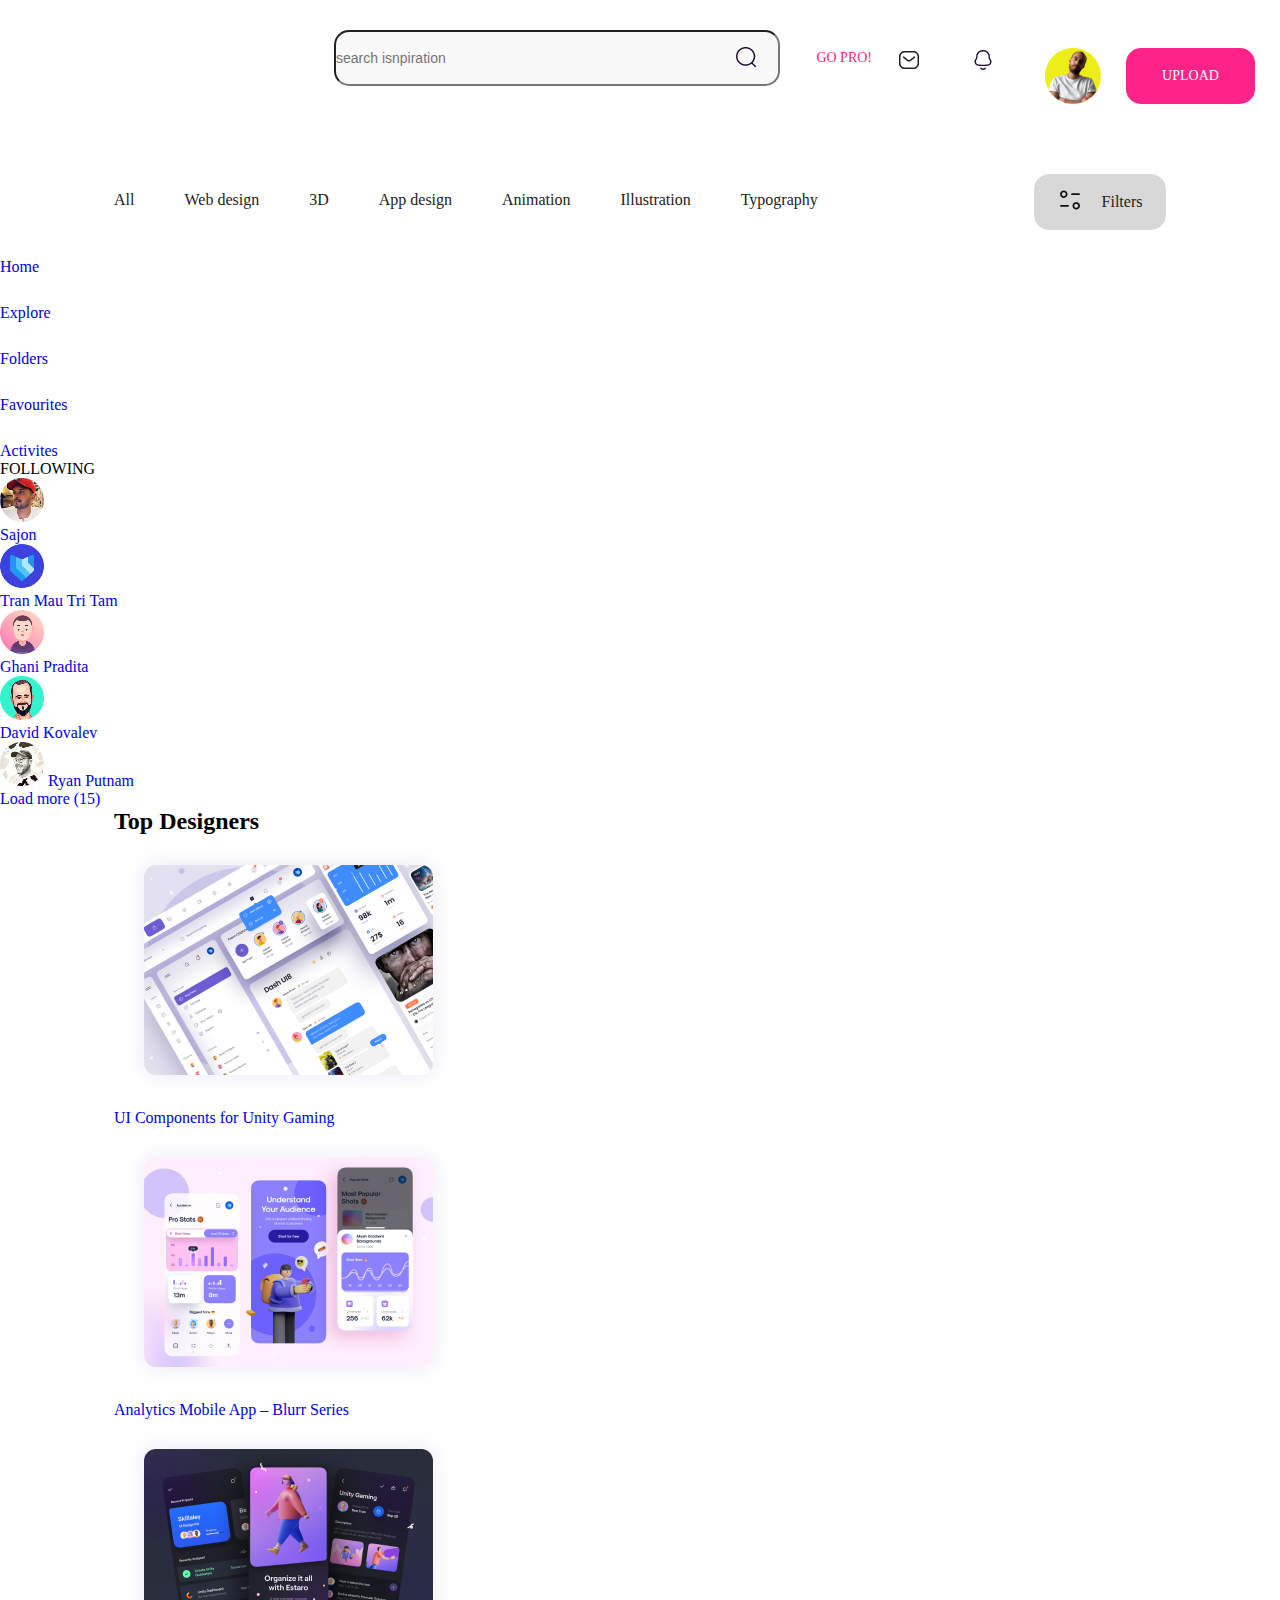
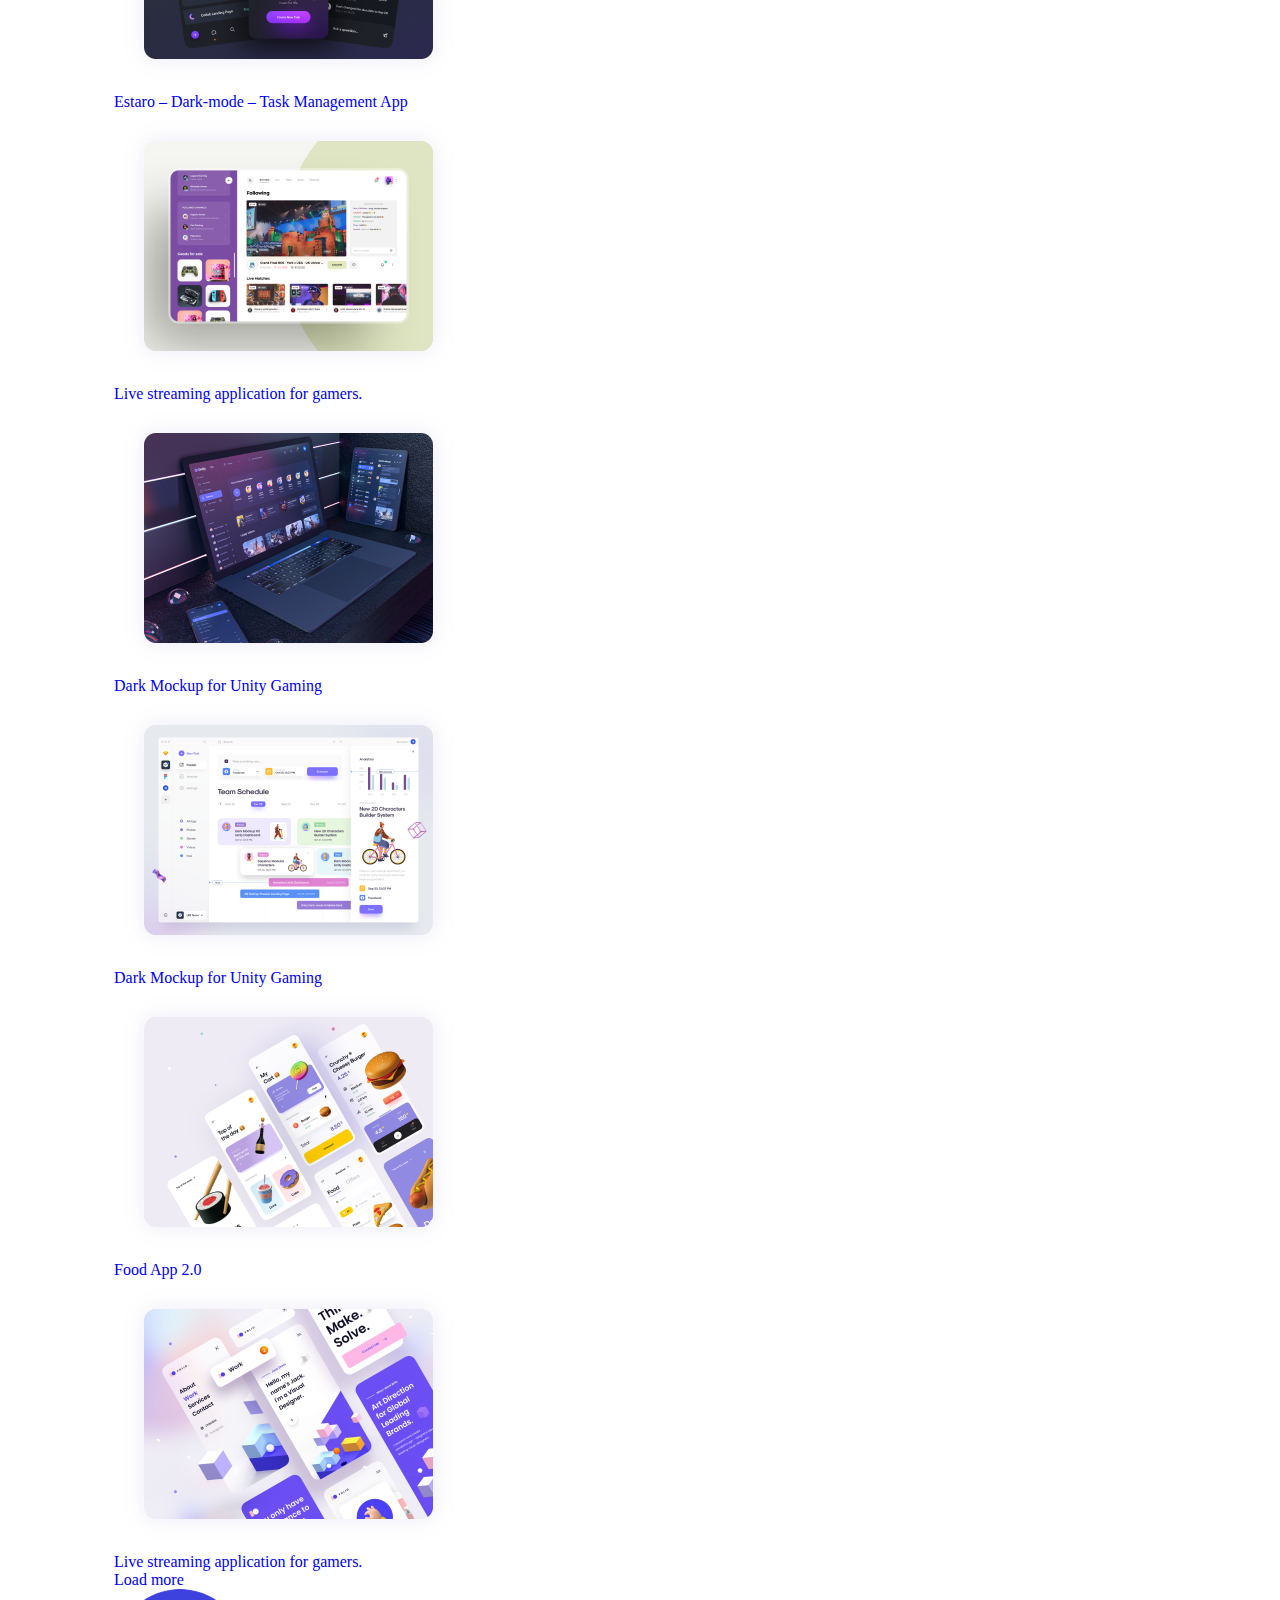
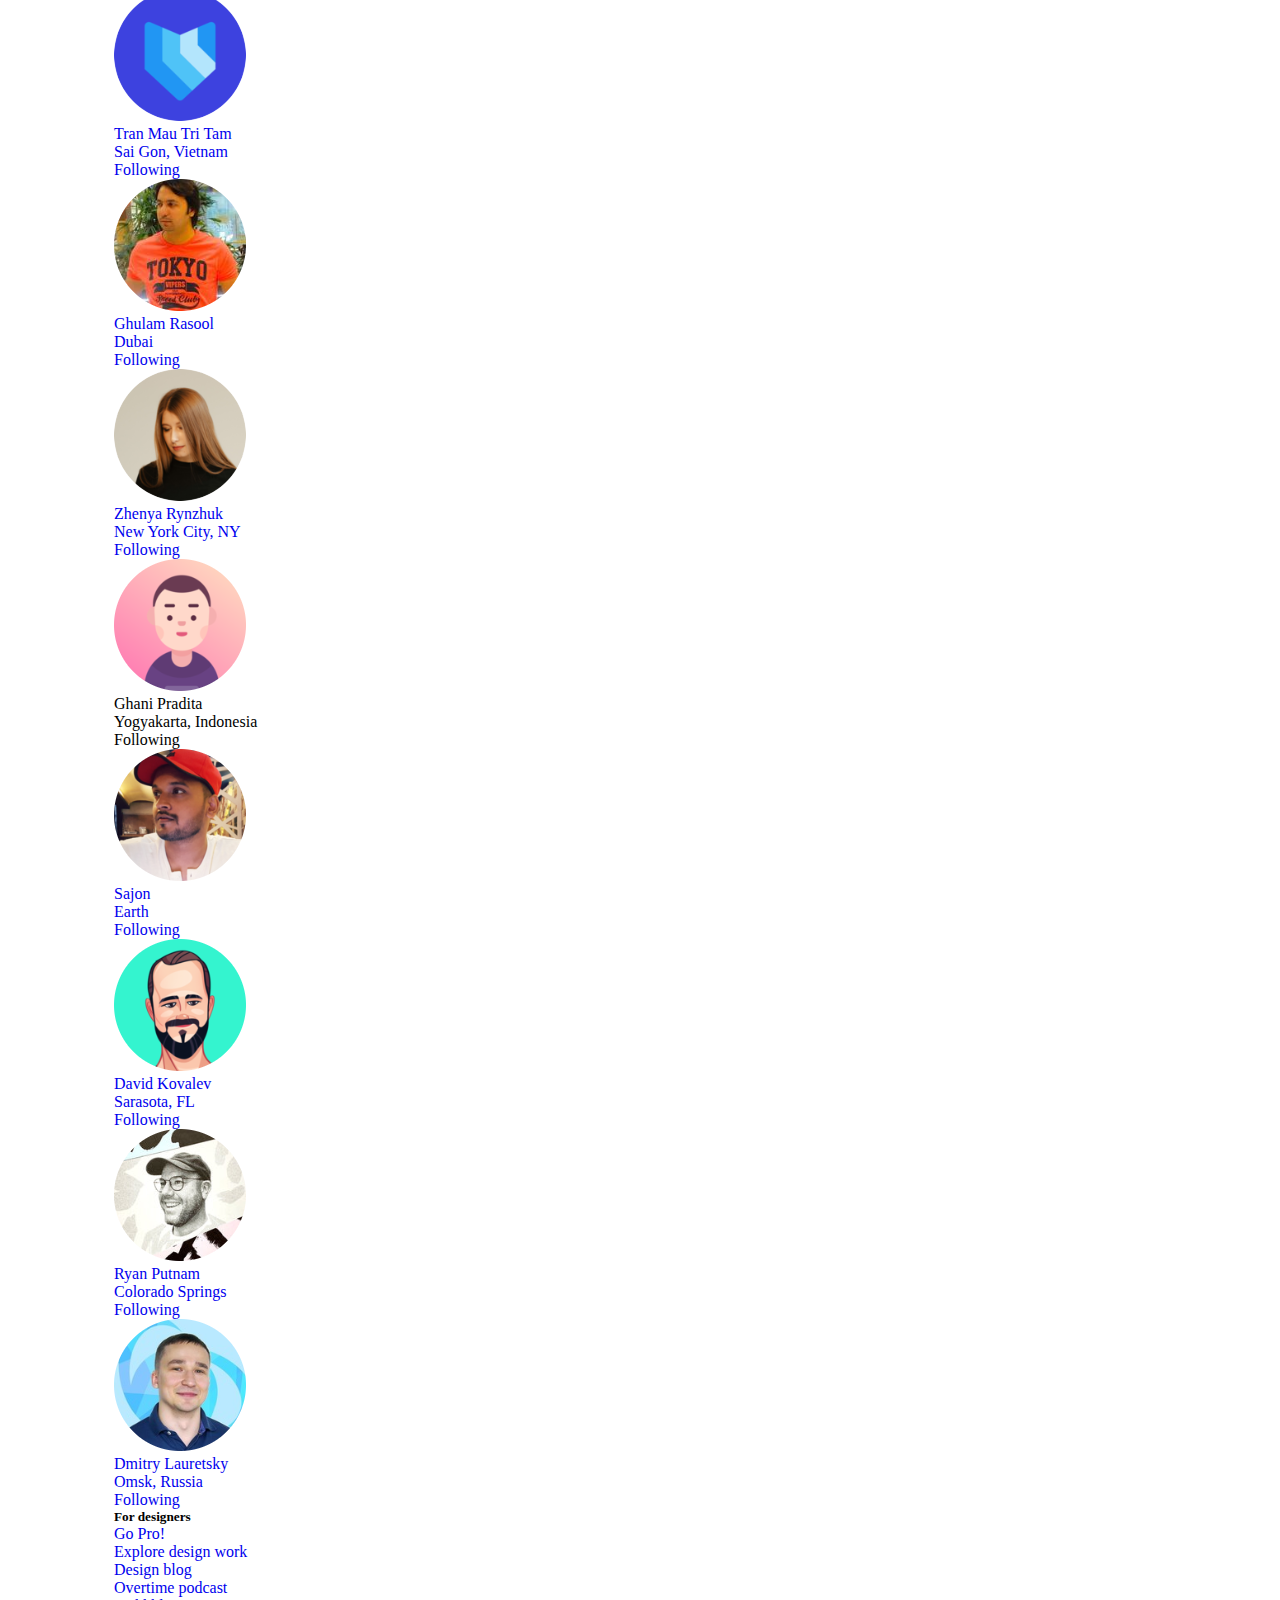
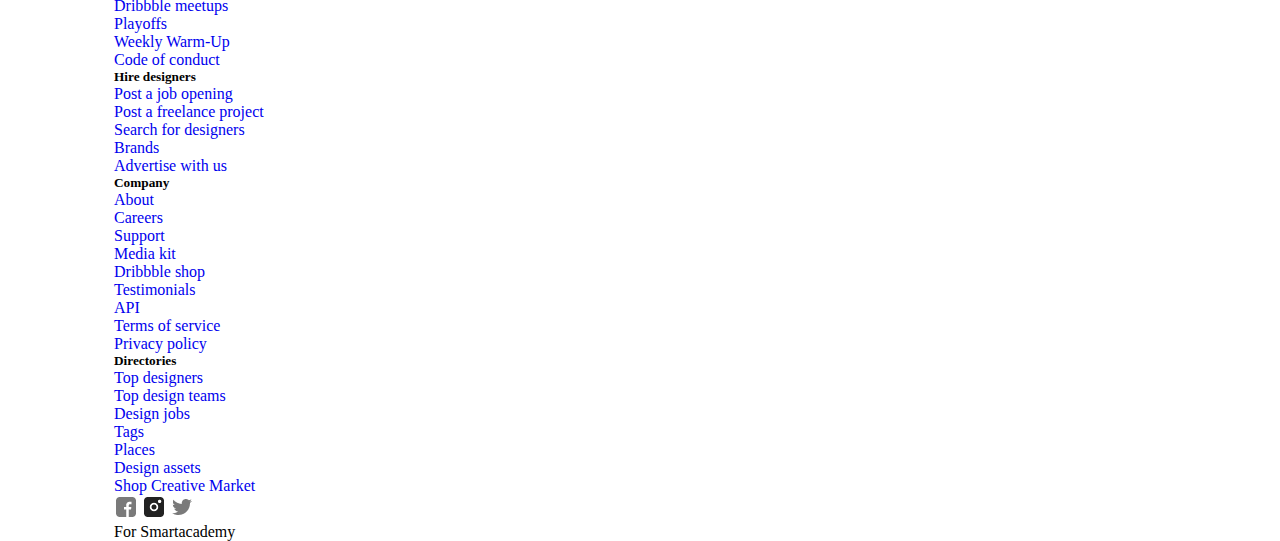
==== index.html @ 41b3dc1f "add head, meta tags, styles, body and header" ====
<!DOCTYPE html>
<html lang="en">
  <head>
    <meta charset="UTF-8" />
    <meta http-equiv="X-UA-Compatible" content="IE=edge" />
    <meta name="viewport" content="width=device-width, initial-scale=1.0" />
    <link rel="stylesheet" href="css/font.css" />
    <link rel="stylesheet" href="css/style.css" />
    <!-- google meta tags -->
    <meta name="description" content="mid-term project" />
    <meta name="keywords" content="HTML, CSS, " />
    <meta name="author" content="Tina Kakhberidze" />
    <!-- facebook meta tags -->
    <meta
      property="og:url"
      content="https://tinakakhberidze.github.io/mid-term/"
    />
    <meta property="og:type" content="project" />
    <meta property="og:title" content="mid-term" />
    <meta property="og:description" content="mid-term project" />
    <meta
      property="og:image"
      content="https://tinakakhberidze.github.io/mid-term/"
    />

    <title>design.today</title>
  </head>
  <body>
    <header>
      <div class="input-user">
        <div class="header-first-group">
          <div class="logo">
            <a href="#">
              <img src="img/design.today.png" alt="logo" />
            </a>
          </div>
          <div class="lines">
            <a href="#">
              <img src="img/Group 7.png" alt="lines" />
            </a>
          </div>
          <div class="input-search">
            <div class="input">
              <form action="" method="">
                <input type="text" placeholder="search isnpiration " />
              </form>
            </div>
            <div class="search">
              <img src="img/Component 9 – 2.png" alt="search-button" />
            </div>
          </div>
        </div>
        <div class="user-group">
          <div class="go-pro">
            <a href="#"> GO PRO!</a>
          </div>
          <div class="email-bell">
            <a href="#">
              <img src="img/Component 11 – 2.png" alt="email" />
            </a>
          </div>
          <div class="email-bell">
            <a href="#">
              <img src="img/Component 7 – 2.png" alt="bell" />
            </a>
          </div>
          <div class="user">
            <a href="#">
              <img src="img/Group 33.png" alt="avatar" />
            </a>
          </div>
          <div class="upload">
            <a href="#">UPLOAD</a>
          </div>
        </div>
      </div>
      <div class="container">
        <div class="list-filters">
          <div class="list">
            <div>
              <ul>
                <li>
                  <a href="#">All</a>
                </li>
              </ul>
            </div>
            <div>
              <ul>
                <li>
                  <a href="#">Web design</a>
                </li>
              </ul>
            </div>
            <div>
              <ul>
                <li>
                  <a href="#">3D</a>
                </li>
              </ul>
            </div>
            <div>
              <ul>
                <li>
                  <a href="#">App design</a>
                </li>
              </ul>
            </div>
            <div>
              <ul>
                <li>
                  <a href="#">Animation</a>
                </li>
              </ul>
            </div>
            <div>
              <ul>
                <li>
                  <a href="#">Illustration</a>
                </li>
              </ul>
            </div>
            <div>
              <ul>
                <li>
                  <a href="#">Typography</a>
                </li>
              </ul>
            </div>
          </div>
          <div class="filters">
            <a href="#"><img src="img/Group 18.png" alt="icon" /></a>
            <a href="#"><p>Filters</p></a>
          </div>
        </div>
      </div>
    </header>
    <aside>
      <div>
        <div class="home">
          <div>
            <a href="#">
              <img src="img/Component 5 – 2.png" alt="image" />
              <p>Home</p>
            </a>
          </div>
          <div>
            <a href="#"
              ><img src="img/Component 3 – 2.png" alt="image" />
              <p>Explore</p></a
            >
          </div>
          <div>
            <a href="#">
              <img src="img/Component 4 – 2.png" alt="" />
              <p>Folders</p>
            </a>
          </div>
          <div>
            <a href="#"
              ><img src="img/Component 8 – 2.png" alt="" />
              <p>Favourites</p></a
            >
          </div>
          <div>
            <a href="#"
              ><img src="img/Component 1 – 2.png" alt="" />
              <p>Activites</p></a
            >
          </div>
          <div class="following">
            <div>
              <p>FOLLOWING</p>
            </div>
            <div>
              <a href="#">
                <img src="img/Rectangle 40.png" alt="avatar" />
                <p>Sajon</p>
              </a>
            </div>
            <div>
              <a href="#">
                <img src="img/Rectangle 41.png" alt="avatar" />
                <p>Tran Mau Tri Tam</p>
              </a>
            </div>
            <div>
              <a href="#">
                <img src="img/Rectangle 42.png" alt="avatar" />
                <p>Ghani Pradita</p>
              </a>
            </div>
            <div>
              <a href="#">
                <img src="img/Rectangle 43.png" alt="avatar" />
                <p>David Kovalev</p>
              </a>
            </div>
            <div>
              <a href="#">
                <img src="img/Rectangle 44.png" alt="avatar" />
                <span>Ryan Putnam</span>
              </a>
            </div>
            <div>
              <a href="#"><span>Load more (15)</span></a>
            </div>
          </div>
        </div>
      </div>
    </aside>
    <section>
      <div class="container">
        <div class="top-designers">
          <h2>Top Designers</h2>
        </div>
        <div class="section-group-one">
          <div>
            <a href="#">
              <img src="img/Rectangle 45.png" alt="image" />
              <p>UI Components for Unity Gaming</p>
            </a>
          </div>
          <div>
            <a href="#">
              <img src="img/Rectangle 46.png" alt="image" />
              <p>Analytics Mobile App – Blurr Series</p>
            </a>
          </div>
          <div>
            <a href="#">
              <img src="img/Rectangle 47.png" alt="image" />
              <p>Estaro – Dark-mode – Task Management App</p>
            </a>
          </div>
          <div>
            <a href="#">
              <img src="img/Rectangle 48.png" alt="image" />
              <p>Live streaming application for gamers.</p>
            </a>
          </div>
          <div>
            <a href="#">
              <img src="img/Rectangle 49.png" alt="image" />
              <p>Dark Mockup for Unity Gaming</p>
            </a>
          </div>
          <div>
            <a href="#">
              <img src="img/Rectangle 50 (2).png" alt="image" />
              <p>Dark Mockup for Unity Gaming</p>
            </a>
          </div>
          <div>
            <a href="#">
              <img src="img/Rectangle 51.png" alt="image" />
              <p>Food App 2.0</p>
            </a>
          </div>
          <div>
            <a href="#">
              <img src="img/Rectangle 52.png" alt="image" />
              <p>Live streaming application for gamers.</p>
            </a>
          </div>
          <div>
            <a href="#">
              <span>Load more</span>
            </a>
          </div>
        </div>
      </div>
    </section>
    <section>
      <div class="container">
        <div class="section-group-two">
          <div>
            <a href="#">
              <img src="img/Rectangle 65.png" alt="avatar" />
              <p class="name">Tran Mau Tri Tam</p>
              <p class="city">Sai Gon, Vietnam</p>
              <span class="following"> Following</span>
            </a>
          </div>
          <div>
            <a href="#">
              <img src="img/Rectangle 69.png" alt="avatar" />
              <p class="name">Ghulam Rasool</p>
              <p class="city">Dubai</p>
              <span class="following">Following</span>
            </a>
          </div>
          <div>
            <a href="#">
              <img src="img/Rectangle 66.png" alt="avatar" />
              <p class="name">Zhenya Rynzhuk</p>
              <p class="city">New York City, NY</p>
              <span class="following">Following</span>
            </a>
          </div>
          <div>
            <img src="img/Rectangle 70.png" alt="avatar" />
            <p class="name">Ghani Pradita</p>
            <p class="city">Yogyakarta, Indonesia</p>
            <span class="following">Following </span>
          </div>
          <div>
            <a href="#">
              <img src="img/Rectangle 67.png" alt="avatar" />
              <p class="name">Sajon</p>
              <p class="city">Earth</p>
              <span class="following">Following</span>
            </a>
          </div>
          <div>
            <a href="#">
              <img src="img/Rectangle 71.png" alt="avatar" />
              <p class="name">David Kovalev</p>
              <p class="city">Sarasota, FL</p>
              <span class="following">Following</span>
            </a>
          </div>
          <div>
            <a href="#">
              <img src="img/Rectangle 68.png" alt="avatar" />
              <p class="name">Ryan Putnam</p>
              <p class="city">Colorado Springs</p>
              <span class="following">Following</span>
            </a>
          </div>
          <div>
            <a href="#">
              <img src="img/Rectangle 72.png" alt="avatar" />
              <p class="name">Dmitry Lauretsky</p>
              <p class="city">Omsk, Russia</p>
              <span class="following">Following</span>
            </a>
          </div>
        </div>
      </div>
    </section>
    <footer>
      <div class="container">
        <div class="first-column">
          <div class="for-designers">
            <h5>For designers</h5>
          </div>
          <div>
            <a href="#">
              <p>Go Pro!</p>
            </a>
            <a href="#">
              <p>Explore design work</p>
            </a>
            <a href="#">
              <p>Design blog</p>
            </a>
            <a href="#">
              <p>Overtime podcast</p>
            </a>
            <a href="#">
              <p>Dribbble meetups</p>
            </a>
            <a href="#">
              <p>Playoffs</p>
            </a>
            <a href="#">
              <p>Weekly Warm-Up</p>
            </a>
            <a href="#">
              <p>Code of conduct</p>
            </a>
          </div>
        </div>
        <div class="second-column">
          <div class="hire-designers">
            <h5>Hire designers</h5>
          </div>
          <div>
            <a href="#">
              <p>Post a job opening</p>
            </a>
            <a href="#">
              <p>Post a freelance project</p>
            </a>
            <a href="#">
              <p>Search for designers</p>
            </a>
            <a href="#">
              <p>Brands</p>
            </a>
            <a href="#">
              <p>Advertise with us</p>
            </a>
          </div>
        </div>
        <div class="third-column">
          <div class="company">
            <h5>Company</h5>
          </div>
          <div>
            <a href="#">
              <p>About</p>
            </a>
            <a href="#">
              <p>Careers</p>
            </a>
            <a href="#">
              <p>Support</p>
            </a>
            <a href="#">
              <p>Media kit</p>
            </a>
            <a href="#">
              <p>Dribbble shop</p>
            </a>
            <a href="#">
              <p>Testimonials</p>
            </a>
            <a href="#">
              <p>API</p>
            </a>
            <a href="#">
              <p>Terms of service</p>
            </a>
            <a href="#">
              <p>Privacy policy</p>
            </a>
          </div>
        </div>
        <div class="fourth-column">
          <div class="Directories">
            <h5>Directories</h5>
          </div>
          <div>
            <a href="#"> <p>Top designers</p></a>
            <a href="#"><p>Top design teams</p> </a>
            <a href="#">
              <p>Design jobs</p>
            </a>
            <a href="#">
              <p>Tags</p>
            </a>
            <a href="#">
              <p>Places</p>
            </a>
            <a href="#">
              <p>Design assets</p>
            </a>
            <a href="#">
              <p>Shop Creative Market</p>
            </a>
          </div>
        </div>
        <div class="social-buttons">
          <a href="#">
            <img src="img/Component 12 – 2.png" alt="" />
          </a>
          <a href="#">
            <img src="img/Component 13 – 2.png" alt="" />
          </a>
          <a href="#">
            <img src="img/Component 14 – 2.png" alt="" />
          </a>
        </div>
        <div>
          <span>For Smartacademy</span>
        </div>
      </div>
    </footer>
  </body>
</html>
---- css/style.css ----
* {
  margin: 0;
  padding: 0;
  box-sizing: border-box;
}
a {
  text-decoration: none;
}
ul,
ol {
  list-style: none;
}
.container {
  max-width: 1052px;
  width: 100%;
  margin: 0 auto;
}
body {
  background-color: white;
}
.input-user {
  display: flex;
  justify-content: space-between;
}
.header-first-group {
  display: flex;
  margin-left: 20px;
}
.logo {
  margin-top: 40px;

  width: 146px;
  height: 32px;
}
.lines {
  margin-top: 50px;
  width: 26px;
  height: 11px;
  margin-left: 87px;
  margin-right: 55px;
}

.input-search {
  display: flex;
  justify-content: space-between;
}
.input {
  position: relative;
  margin-top: 30px;
}
input {
  width: 446px;
  height: 56px;
  border-radius: 15px;
  background-color: #f8f8f8;
  font-size: 14px;
  color: #111111;
}
.search {
  position: absolute;
  margin-top: 45px;
  margin-left: 400px;
}
.user-group {
  display: flex;
  margin-top: 48px;
  margin-right: 25px;
}
.email-bell {
  width: 24px;
  height: 24px;
  margin-left: 25px;
  margin-right: 25px;
}
.user {
  width: 56px;
  height: 56px;
  margin-left: 25px;
  margin-right: 25px;
}
.go-pro a {
  font-size: 14px;
  width: 55px;
  height: 19px;
  color: #ff2288;
}
.upload {
  display: flex;
  justify-content: center;
  align-items: center;
  width: 129px;
  height: 56px;
  border-radius: 15px;
  background-color: #ff2288;
}
.upload a {
  color: #ffffff;
  font-size: 14px;
  text-align: center;
}
.list-filters {
  display: flex;
  justify-content: space-between;
}

.list {
  display: flex;
  margin-top: 87px;
}

.list a {
  margin-right: 50px;
  color: #222222;
  font-size: 16px;
}
.filters {
  display: flex;
  justify-content: center;
  align-items: center;
  margin-top: 70px;
  width: 132px;
  height: 56px;
  background-color: #d8d8d8;
  border: 1px solid #d8d8d8;
  border-radius: 15px;
}
.filters img {
  margin-right: 20px;
}
.filters img a {
  width: 24px;
  height: 24px;
}
.filters a {
  color: #222222;
  font-size: 16px;
}
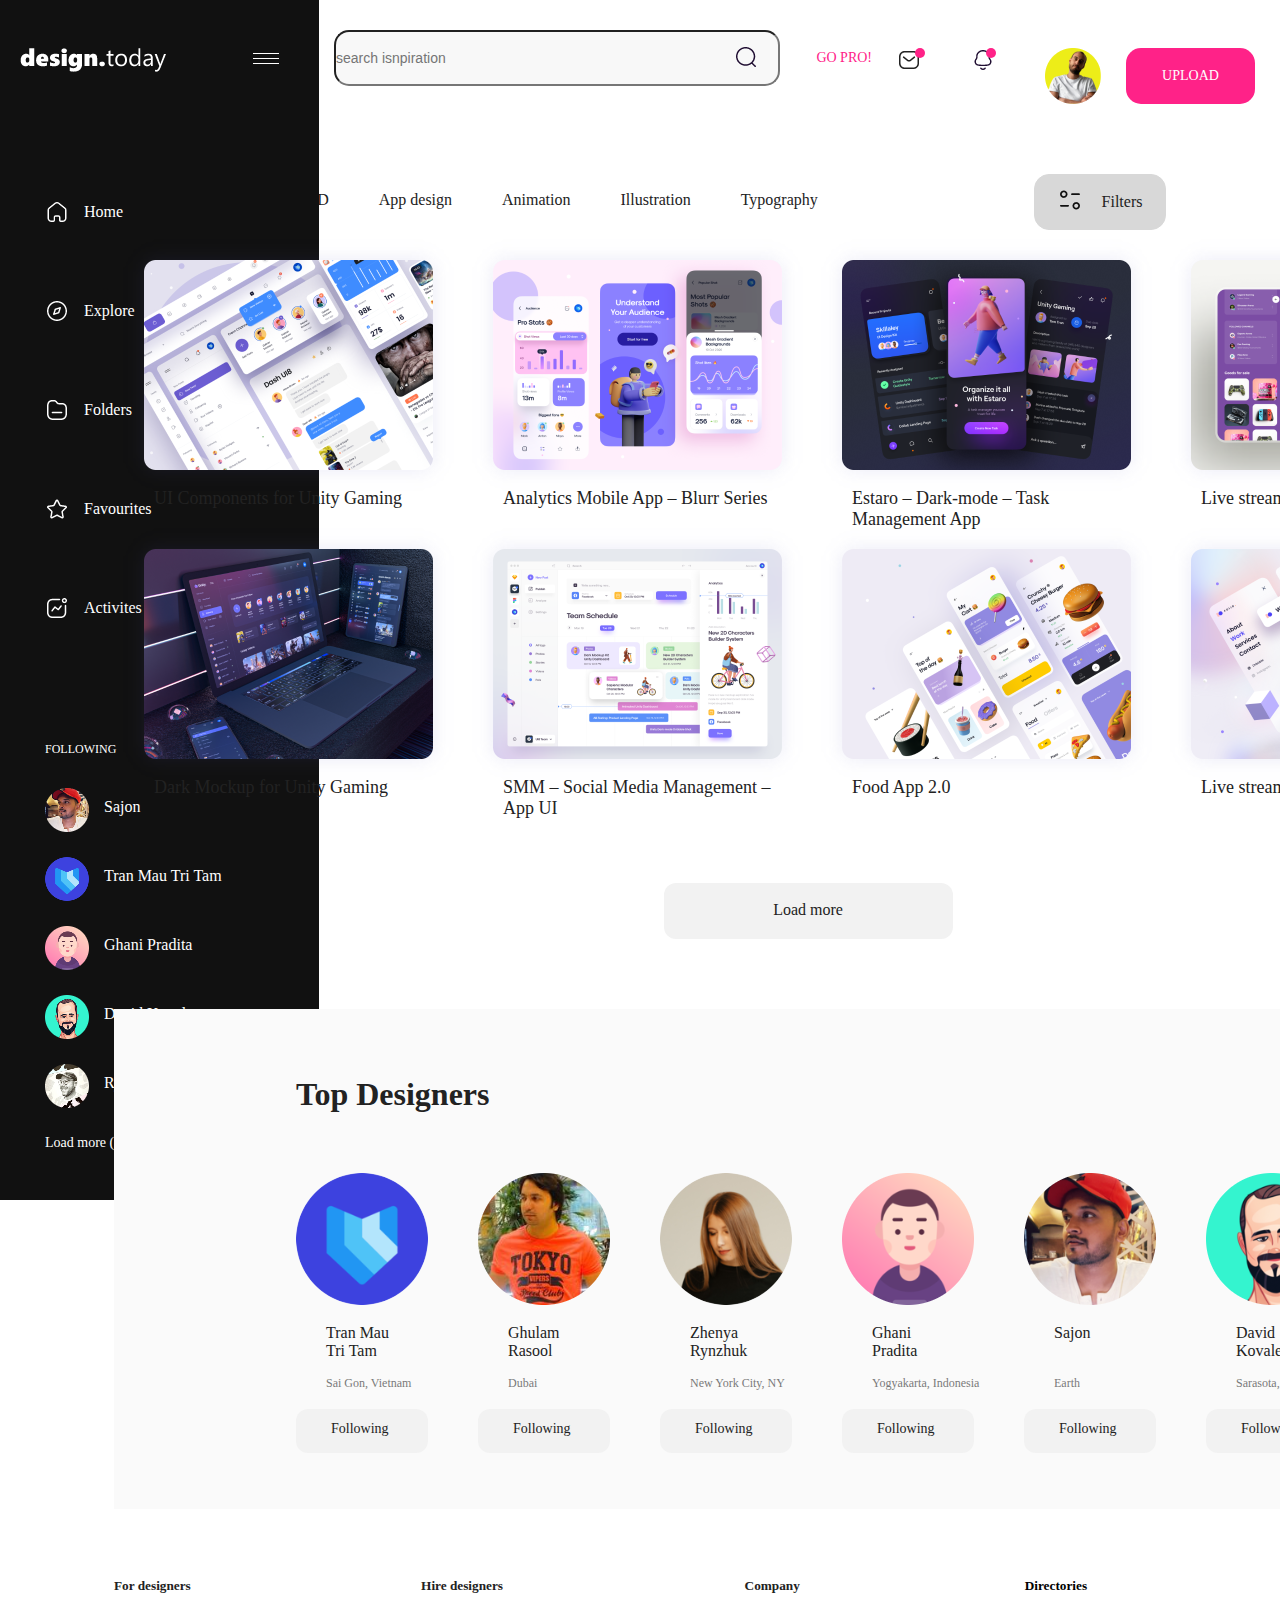
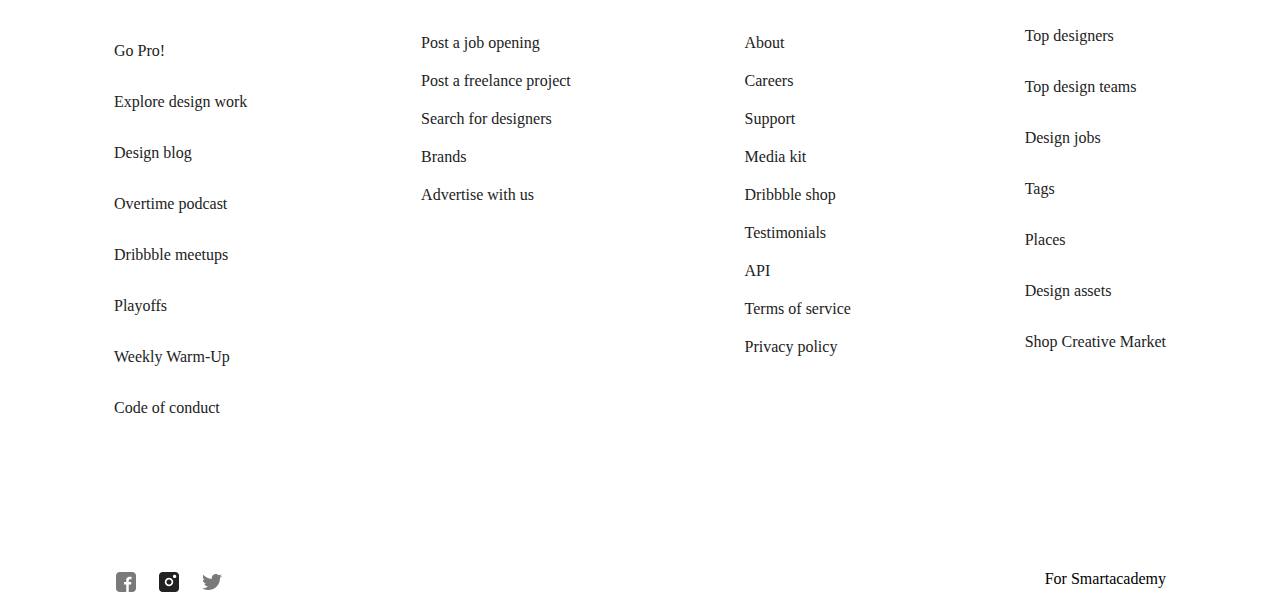
==== commit 3e51d4c7: "add  sections and footer" ====
--- a/index.html
+++ b/index.html
@@ -58,11 +58,13 @@
             <a href="#">
               <img src="img/Component 11 – 2.png" alt="email" />
             </a>
+            <div class="circle-one"></div>
           </div>
           <div class="email-bell">
             <a href="#">
               <img src="img/Component 7 – 2.png" alt="bell" />
             </a>
+            <div class="circle-two"></div>
           </div>
           <div class="user">
             <a href="#">
@@ -137,72 +139,74 @@
     <aside>
       <div>
         <div class="home">
-          <div>
-            <a href="#">
+          <div class="home-button">
+            <a class="home-first" href="#">
               <img src="img/Component 5 – 2.png" alt="image" />
               <p>Home</p>
             </a>
           </div>
           <div>
-            <a href="#"
+            <a class="home-first" href="#"
               ><img src="img/Component 3 – 2.png" alt="image" />
               <p>Explore</p></a
             >
           </div>
           <div>
-            <a href="#">
+            <a class="home-first" href="#">
               <img src="img/Component 4 – 2.png" alt="" />
               <p>Folders</p>
             </a>
           </div>
           <div>
-            <a href="#"
+            <a class="home-first" href="#"
               ><img src="img/Component 8 – 2.png" alt="" />
               <p>Favourites</p></a
             >
           </div>
           <div>
-            <a href="#"
+            <a class="home-first" href="#"
               ><img src="img/Component 1 – 2.png" alt="" />
               <p>Activites</p></a
             >
           </div>
           <div class="following">
-            <div>
+            <div class="follow-button">
               <p>FOLLOWING</p>
             </div>
-            <div>
-              <a href="#">
+            <div class="follow-avatar">
+              <a class="hom-second" href="#">
                 <img src="img/Rectangle 40.png" alt="avatar" />
                 <p>Sajon</p>
               </a>
             </div>
             <div>
-              <a href="#">
+              <a class="hom-second" href="#">
                 <img src="img/Rectangle 41.png" alt="avatar" />
                 <p>Tran Mau Tri Tam</p>
               </a>
             </div>
             <div>
-              <a href="#">
+              <a class="hom-second" href="#">
                 <img src="img/Rectangle 42.png" alt="avatar" />
                 <p>Ghani Pradita</p>
               </a>
             </div>
             <div>
-              <a href="#">
+              <a class="hom-second" href="#">
                 <img src="img/Rectangle 43.png" alt="avatar" />
                 <p>David Kovalev</p>
               </a>
             </div>
             <div>
-              <a href="#">
+              <a class="hom-second" href="#">
                 <img src="img/Rectangle 44.png" alt="avatar" />
-                <span>Ryan Putnam</span>
-              </a>
-            </div>
-            <div>
-              <a href="#"><span>Load more (15)</span></a>
+                <p>Ryan Putnam</p>
+              </a>
+            </div>
+            <div class="load-more">
+              <a href="#">
+                <span>Load more (15)</span>
+              </a>
             </div>
           </div>
         </div>
@@ -210,60 +214,57 @@
     </aside>
     <section>
       <div class="container">
-        <div class="top-designers">
-          <h2>Top Designers</h2>
-        </div>
         <div class="section-group-one">
           <div>
-            <a href="#">
+            <a class="box" href="#">
               <img src="img/Rectangle 45.png" alt="image" />
-              <p>UI Components for Unity Gaming</p>
-            </a>
-          </div>
-          <div>
-            <a href="#">
+              <p class="child">UI Components for Unity Gaming</p>
+            </a>
+          </div>
+          <div>
+            <a class="box" href="#">
               <img src="img/Rectangle 46.png" alt="image" />
-              <p>Analytics Mobile App – Blurr Series</p>
-            </a>
-          </div>
-          <div>
-            <a href="#">
+              <p class="child">Analytics Mobile App – Blurr Series</p>
+            </a>
+          </div>
+          <div>
+            <a class="box" href="#">
               <img src="img/Rectangle 47.png" alt="image" />
-              <p>Estaro – Dark-mode – Task Management App</p>
-            </a>
-          </div>
-          <div>
-            <a href="#">
+              <p class="child">Estaro – Dark-mode – Task Management App</p>
+            </a>
+          </div>
+          <div>
+            <a class="box" href="#">
               <img src="img/Rectangle 48.png" alt="image" />
-              <p>Live streaming application for gamers.</p>
-            </a>
-          </div>
-          <div>
-            <a href="#">
+              <p class="child">Live streaming application for gamers.</p>
+            </a>
+          </div>
+          <div>
+            <a class="box" href="#">
               <img src="img/Rectangle 49.png" alt="image" />
-              <p>Dark Mockup for Unity Gaming</p>
-            </a>
-          </div>
-          <div>
-            <a href="#">
+              <p class="child">Dark Mockup for Unity Gaming</p>
+            </a>
+          </div>
+          <div>
+            <a class="box" href="#">
               <img src="img/Rectangle 50 (2).png" alt="image" />
-              <p>Dark Mockup for Unity Gaming</p>
-            </a>
-          </div>
-          <div>
-            <a href="#">
+              <p class="child">SMM – Social Media Management – App UI</p>
+            </a>
+          </div>
+          <div>
+            <a class="box" href="#">
               <img src="img/Rectangle 51.png" alt="image" />
-              <p>Food App 2.0</p>
-            </a>
-          </div>
-          <div>
-            <a href="#">
+              <p class="child">Food App 2.0</p>
+            </a>
+          </div>
+          <div>
+            <a class="box" href="#">
               <img src="img/Rectangle 52.png" alt="image" />
-              <p>Live streaming application for gamers.</p>
-            </a>
-          </div>
-          <div>
-            <a href="#">
+              <p class="child">Live streaming application for gamers.</p>
+            </a>
+          </div>
+          <div class="load2">
+            <a class="load-child" href="#">
               <span>Load more</span>
             </a>
           </div>
@@ -272,198 +273,225 @@
     </section>
     <section>
       <div class="container">
-        <div class="section-group-two">
-          <div>
-            <a href="#">
-              <img src="img/Rectangle 65.png" alt="avatar" />
-              <p class="name">Tran Mau Tri Tam</p>
-              <p class="city">Sai Gon, Vietnam</p>
-              <span class="following"> Following</span>
-            </a>
-          </div>
-          <div>
-            <a href="#">
-              <img src="img/Rectangle 69.png" alt="avatar" />
-              <p class="name">Ghulam Rasool</p>
-              <p class="city">Dubai</p>
-              <span class="following">Following</span>
-            </a>
-          </div>
-          <div>
-            <a href="#">
-              <img src="img/Rectangle 66.png" alt="avatar" />
-              <p class="name">Zhenya Rynzhuk</p>
-              <p class="city">New York City, NY</p>
-              <span class="following">Following</span>
-            </a>
-          </div>
-          <div>
-            <img src="img/Rectangle 70.png" alt="avatar" />
-            <p class="name">Ghani Pradita</p>
-            <p class="city">Yogyakarta, Indonesia</p>
-            <span class="following">Following </span>
-          </div>
-          <div>
-            <a href="#">
-              <img src="img/Rectangle 67.png" alt="avatar" />
-              <p class="name">Sajon</p>
-              <p class="city">Earth</p>
-              <span class="following">Following</span>
-            </a>
-          </div>
-          <div>
-            <a href="#">
-              <img src="img/Rectangle 71.png" alt="avatar" />
-              <p class="name">David Kovalev</p>
-              <p class="city">Sarasota, FL</p>
-              <span class="following">Following</span>
-            </a>
-          </div>
-          <div>
-            <a href="#">
-              <img src="img/Rectangle 68.png" alt="avatar" />
-              <p class="name">Ryan Putnam</p>
-              <p class="city">Colorado Springs</p>
-              <span class="following">Following</span>
-            </a>
-          </div>
-          <div>
-            <a href="#">
-              <img src="img/Rectangle 72.png" alt="avatar" />
-              <p class="name">Dmitry Lauretsky</p>
-              <p class="city">Omsk, Russia</p>
-              <span class="following">Following</span>
-            </a>
+        <div class="section-top">
+          <div class="top-designers">
+            <h1>Top Designers</h1>
+          </div>
+          <div class="section-group-two">
+            <div class="avatar">
+              <div>
+                <a href="#">
+                  <img src="img/Rectangle 65.png" alt="avatar" />
+                  <p class="name">Tran Mau Tri Tam</p>
+                  <p class="city">Sai Gon, Vietnam</p>
+                  <div class="avatar-following">
+                    <p class="avatar-text">Following</p>
+                  </div>
+                </a>
+              </div>
+              <div>
+                <a href="#">
+                  <img src="img/Rectangle 69.png" alt="avatar" />
+                  <p class="name">Ghulam Rasool</p>
+                  <p class="city">Dubai</p>
+                  <div class="avatar-following">
+                    <p class="avatar-text">Following</p>
+                  </div>
+                </a>
+              </div>
+              <div>
+                <a href="#">
+                  <img src="img/Rectangle 66.png" alt="avatar" />
+                  <p class="name">Zhenya Rynzhuk</p>
+                  <p class="city">New York City, NY</p>
+                  <div class="avatar-following">
+                    <p class="avatar-text">Following</p>
+                  </div>
+                </a>
+              </div>
+              <div>
+                <img src="img/Rectangle 70.png" alt="avatar" />
+                <p class="name">Ghani Pradita</p>
+                <p class="city">Yogyakarta, Indonesia</p>
+                <div class="avatar-following">
+                  <p class="avatar-text">Following</p>
+                </div>
+              </div>
+              <div>
+                <a href="#">
+                  <img src="img/Rectangle 67.png" alt="avatar" />
+                  <p class="name">Sajon</p>
+                  <p class="city">Earth</p>
+                  <div class="avatar-following">
+                    <p class="avatar-text">Following</p>
+                  </div>
+                </a>
+              </div>
+              <div>
+                <a href="#">
+                  <img src="img/Rectangle 71.png" alt="avatar" />
+                  <p class="name">David Kovalev</p>
+                  <p class="city">Sarasota, FL</p>
+                  <div class="avatar-following">
+                    <p class="avatar-text">Following</p>
+                  </div>
+                </a>
+              </div>
+              <div>
+                <a href="#">
+                  <img src="img/Rectangle 68.png" alt="avatar" />
+                  <p class="name">Ryan Putnam</p>
+                  <p class="city">Colorado Springs</p>
+                  <div class="avatar-following">
+                    <p class="avatar-text">Following</p>
+                  </div>
+                </a>
+              </div>
+              <div>
+                <a href="#">
+                  <img src="img/Rectangle 72.png" alt="avatar" />
+                  <p class="name">Dmitry Lauretsky</p>
+                  <p class="city">Omsk, Russia</p>
+                  <div class="avatar-following">
+                    <p class="avatar-text">Following</p>
+                  </div>
+                </a>
+              </div>
+            </div>
           </div>
         </div>
       </div>
     </section>
     <footer>
       <div class="container">
-        <div class="first-column">
-          <div class="for-designers">
-            <h5>For designers</h5>
-          </div>
-          <div>
-            <a href="#">
-              <p>Go Pro!</p>
-            </a>
-            <a href="#">
-              <p>Explore design work</p>
-            </a>
-            <a href="#">
-              <p>Design blog</p>
-            </a>
-            <a href="#">
-              <p>Overtime podcast</p>
-            </a>
-            <a href="#">
-              <p>Dribbble meetups</p>
-            </a>
-            <a href="#">
-              <p>Playoffs</p>
-            </a>
-            <a href="#">
-              <p>Weekly Warm-Up</p>
-            </a>
-            <a href="#">
-              <p>Code of conduct</p>
-            </a>
-          </div>
-        </div>
-        <div class="second-column">
-          <div class="hire-designers">
-            <h5>Hire designers</h5>
-          </div>
-          <div>
-            <a href="#">
-              <p>Post a job opening</p>
-            </a>
-            <a href="#">
-              <p>Post a freelance project</p>
-            </a>
-            <a href="#">
-              <p>Search for designers</p>
-            </a>
-            <a href="#">
-              <p>Brands</p>
-            </a>
-            <a href="#">
-              <p>Advertise with us</p>
-            </a>
-          </div>
-        </div>
-        <div class="third-column">
-          <div class="company">
-            <h5>Company</h5>
-          </div>
-          <div>
-            <a href="#">
-              <p>About</p>
-            </a>
-            <a href="#">
-              <p>Careers</p>
-            </a>
-            <a href="#">
-              <p>Support</p>
-            </a>
-            <a href="#">
-              <p>Media kit</p>
-            </a>
-            <a href="#">
-              <p>Dribbble shop</p>
-            </a>
-            <a href="#">
-              <p>Testimonials</p>
-            </a>
-            <a href="#">
-              <p>API</p>
-            </a>
-            <a href="#">
-              <p>Terms of service</p>
-            </a>
-            <a href="#">
-              <p>Privacy policy</p>
-            </a>
-          </div>
-        </div>
-        <div class="fourth-column">
-          <div class="Directories">
-            <h5>Directories</h5>
-          </div>
-          <div>
-            <a href="#"> <p>Top designers</p></a>
-            <a href="#"><p>Top design teams</p> </a>
-            <a href="#">
-              <p>Design jobs</p>
-            </a>
-            <a href="#">
-              <p>Tags</p>
-            </a>
-            <a href="#">
-              <p>Places</p>
-            </a>
-            <a href="#">
-              <p>Design assets</p>
-            </a>
-            <a href="#">
-              <p>Shop Creative Market</p>
-            </a>
-          </div>
-        </div>
-        <div class="social-buttons">
-          <a href="#">
-            <img src="img/Component 12 – 2.png" alt="" />
-          </a>
-          <a href="#">
-            <img src="img/Component 13 – 2.png" alt="" />
-          </a>
-          <a href="#">
-            <img src="img/Component 14 – 2.png" alt="" />
-          </a>
-        </div>
-        <div>
-          <span>For Smartacademy</span>
+        <div class="all-columns">
+          <div class="first-column">
+            <div class="for-designers">
+              <h5>For designers</h5>
+            </div>
+            <div class="first-list">
+              <a href="#">
+                <p>Go Pro!</p>
+              </a>
+              <a href="#">
+                <p>Explore design work</p>
+              </a>
+              <a href="#">
+                <p>Design blog</p>
+              </a>
+              <a href="#">
+                <p>Overtime podcast</p>
+              </a>
+              <a href="#">
+                <p>Dribbble meetups</p>
+              </a>
+              <a href="#">
+                <p>Playoffs</p>
+              </a>
+              <a href="#">
+                <p>Weekly Warm-Up</p>
+              </a>
+              <a href="#">
+                <p>Code of conduct</p>
+              </a>
+            </div>
+          </div>
+          <div class="second-column">
+            <div class="hire-designers">
+              <h5>Hire designers</h5>
+            </div>
+            <div class="second-list">
+              <a href="#">
+                <p>Post a job opening</p>
+              </a>
+              <a href="#">
+                <p>Post a freelance project</p>
+              </a>
+              <a href="#">
+                <p>Search for designers</p>
+              </a>
+              <a href="#">
+                <p>Brands</p>
+              </a>
+              <a href="#">
+                <p>Advertise with us</p>
+              </a>
+            </div>
+          </div>
+          <div class="third-column">
+            <div class="company">
+              <h5>Company</h5>
+            </div>
+            <div class="third-list">
+              <a href="#">
+                <p>About</p>
+              </a>
+              <a href="#">
+                <p>Careers</p>
+              </a>
+              <a href="#">
+                <p>Support</p>
+              </a>
+              <a href="#">
+                <p>Media kit</p>
+              </a>
+              <a href="#">
+                <p>Dribbble shop</p>
+              </a>
+              <a href="#">
+                <p>Testimonials</p>
+              </a>
+              <a href="#">
+                <p>API</p>
+              </a>
+              <a href="#">
+                <p>Terms of service</p>
+              </a>
+              <a href="#">
+                <p>Privacy policy</p>
+              </a>
+            </div>
+          </div>
+          <div class="fourth-column">
+            <div class="Directories">
+              <h5>Directories</h5>
+            </div>
+            <div class="fourth-list">
+              <a href="#"> <p>Top designers</p></a>
+              <a href="#"><p>Top design teams</p> </a>
+              <a href="#">
+                <p>Design jobs</p>
+              </a>
+              <a href="#">
+                <p>Tags</p>
+              </a>
+              <a href="#">
+                <p>Places</p>
+              </a>
+              <a href="#">
+                <p>Design assets</p>
+              </a>
+              <a href="#">
+                <p>Shop Creative Market</p>
+              </a>
+            </div>
+          </div>
+        </div>
+        <div class="last-part">
+          <div class="social-buttons">
+            <a href="#">
+              <img src="img/Component 12 – 2.png" alt="" />
+            </a>
+            <a href="#">
+              <img src="img/Component 13 – 2.png" alt="" />
+            </a>
+            <a href="#">
+              <img src="img/Component 14 – 2.png" alt="" />
+            </a>
+          </div>
+          <div class="for-academy">
+            <span>For Smartacademy</span>
+          </div>
         </div>
       </div>
     </footer>
--- a/css/style.css
+++ b/css/style.css
@@ -67,10 +67,32 @@
   margin-right: 25px;
 }
 .email-bell {
+  display: flex;
+  position: relative;
   width: 24px;
   height: 24px;
   margin-left: 25px;
   margin-right: 25px;
+}
+.circle-one::after {
+  content: "";
+  position: absolute;
+  left: 18px;
+  width: 10px;
+  height: 10px;
+  background-color: #ff2288;
+  border-radius: 15px;
+}
+
+.circle-two::after {
+  content: "";
+  position: absolute;
+  left: 15px;
+  width: 10px;
+  height: 10px;
+  background-color: #ff2288;
+  border-radius: 15px;
+  margin-right: 40px;
 }
 .user {
   width: 56px;
@@ -118,6 +140,7 @@
   justify-content: center;
   align-items: center;
   margin-top: 70px;
+
   width: 132px;
   height: 56px;
   background-color: #d8d8d8;
@@ -135,3 +158,267 @@
   color: #222222;
   font-size: 16px;
 }
+.header-first-group {
+  position: relative;
+  z-index: 1;
+}
+aside {
+  display: flex;
+  flex-direction: column;
+  /* justify-content: space-between; */
+  position: absolute;
+  top: 0px;
+  width: 319px;
+  height: 1200px;
+  background-color: #111111;
+}
+.home {
+  margin-left: 45px;
+  margin-top: 200px;
+}
+.home img {
+  width: 24px;
+  height: 24px;
+  margin-right: 15px;
+  margin-bottom: 25px;
+}
+.home a {
+  font-size: 16px;
+  color: #ffffff;
+}
+
+.home-first {
+  display: flex;
+  position: relative;
+  margin-top: 50px;
+}
+.home div p {
+  margin-top: 3px;
+}
+.following {
+  display: flex;
+  flex-direction: column;
+}
+.following img {
+  width: 44px;
+  height: 44px;
+}
+.following p {
+  font-size: 16px;
+  color: #ffffff;
+}
+.follow-button {
+  margin-top: 87px;
+}
+.follow-button p {
+  width: 66px;
+  font-size: 12px;
+  color: #ffffff;
+}
+.follow-avatar {
+  margin-top: 31px;
+}
+.hom-second {
+  display: flex;
+}
+.hom-second div {
+  margin-top: 5px;
+}
+.following div p {
+  margin-top: 10px;
+}
+.load-more {
+  margin-top: 19 px;
+}
+.load-more span {
+  margin-top: 20px;
+  width: 94px;
+  height: 19px;
+  font-size: 14px;
+  color: #ffffff;
+}
+.section-group-one {
+  display: grid;
+  grid-template-columns: auto auto auto auto;
+  grid-template-rows: 289px;
+}
+.box {
+  position: relative;
+}
+.child {
+  position: absolute;
+  top: 2px;
+  margin-left: 40px;
+  font-size: 18px;
+  width: 289px;
+  height: 52px;
+  color: #222222;
+}
+.load2 {
+  position: relative;
+  left: 550px;
+  display: flex;
+  align-items: center;
+  text-align: center;
+  border-radius: 12px;
+  background-color: #f2f2f2;
+  width: 289px;
+  height: 56px;
+  margin-top: 90px;
+}
+
+.load-child {
+  position: absolute;
+  margin-left: 106px;
+  width: 76px;
+  height: 21px;
+  font-size: 16px;
+  color: #222222;
+}
+.section-top {
+  position: relative;
+  width: 1601px;
+  height: 500px;
+  background-color: #fafafa;
+  margin-top: 70px;
+}
+.top-designers {
+  position: absolute;
+  left: 182px;
+  top: 67px;
+}
+.top-designers h1 {
+  font-size: 32px;
+  width: 199px;
+  height: 43px;
+  font-size: 32px;
+  color: #222222;
+}
+.section-group-two {
+  margin-top: 54px;
+  margin-left: 182px;
+  position: relative;
+}
+.avatar {
+  display: flex;
+  justify-content: space-between;
+  margin-top: 164px;
+  position: absolute;
+}
+.avatar div {
+  margin-right: 25px;
+}
+.avatar img {
+  width: 132px;
+  min-height: 132px;
+}
+.avatar div .name {
+  width: 70px;
+  height: 42px;
+  font-size: 16px;
+  color: #222222;
+  margin-left: 30px;
+  margin-top: 15px;
+}
+.avatar div .city {
+  width: 118px;
+  height: 16px;
+  font-size: 12px;
+  color: #222222;
+  opacity: 0.6;
+  margin-left: 30px;
+  margin-top: 10px;
+}
+.avatar-following {
+  position: relative;
+  width: 132px;
+  height: 44px;
+  background-color: #f2f2f2;
+  border-radius: 12px;
+  opacity: 1;
+  margin-top: 17px;
+}
+.avatar-text {
+  position: absolute;
+  left: 35px;
+  top: 12px;
+  font-size: 14px;
+  color: #222222;
+}
+.all-columns {
+  display: flex;
+  justify-content: space-between;
+  margin-top: 69px;
+}
+.first-column {
+  display: flex;
+  flex-direction: column;
+}
+.for-designers {
+  width: 95px;
+  height: 21px;
+  margin-bottom: 10px;
+  font-size: 16px;
+  color: #222222;
+}
+.first-list a p {
+  margin-top: 33px;
+  font-size: 16px;
+  color: #222222;
+}
+.second-column {
+  display: flex;
+  flex-direction: column;
+}
+.hire-designers {
+  width: 120px;
+  height: 21px;
+  margin-bottom: 15px;
+  font-size: 16px;
+  color: #222222;
+}
+.second-list a p {
+  margin-top: 20px;
+  font-size: 16px;
+  color: #222222;
+}
+.third-column {
+  display: flex;
+  flex-direction: column;
+}
+.company {
+  width: 95px;
+  height: 21px;
+  margin-bottom: 15px;
+  font-size: 16px;
+  color: #222222;
+}
+.third-list a p {
+  margin-top: 20px;
+  font-size: 16px;
+  color: #222222;
+}
+.fourth-column {
+  display: flex;
+  flex-direction: column;
+}
+.directories {
+  width: 95px;
+  height: 21px;
+  margin-bottom: 15px;
+  font-size: 16px;
+  color: #222222;
+}
+.fourth-list a p {
+  margin-top: 33px;
+  font-size: 16px;
+  color: #222222;
+}
+.last-part {
+  display: flex;
+  justify-content: space-between;
+  margin-top: 153px;
+}
+.last-part img {
+  margin-right: 15px;
+}
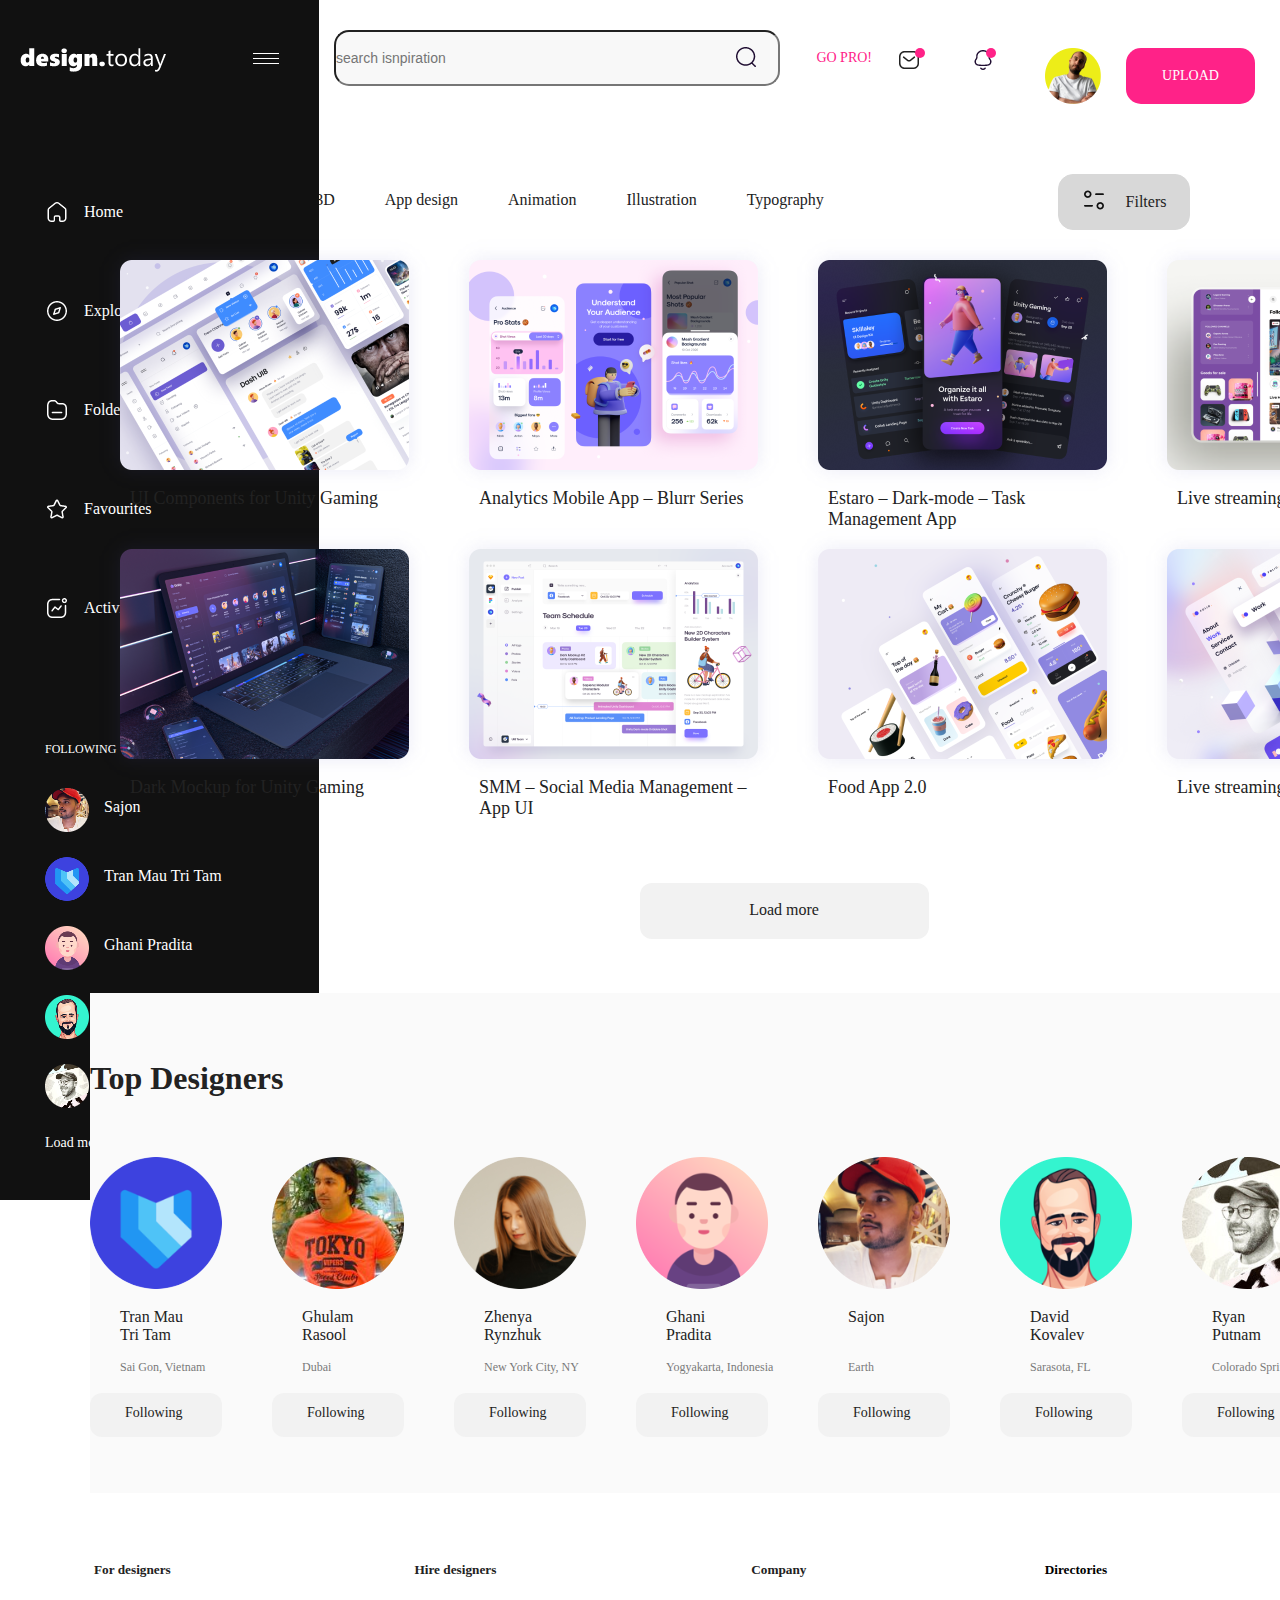
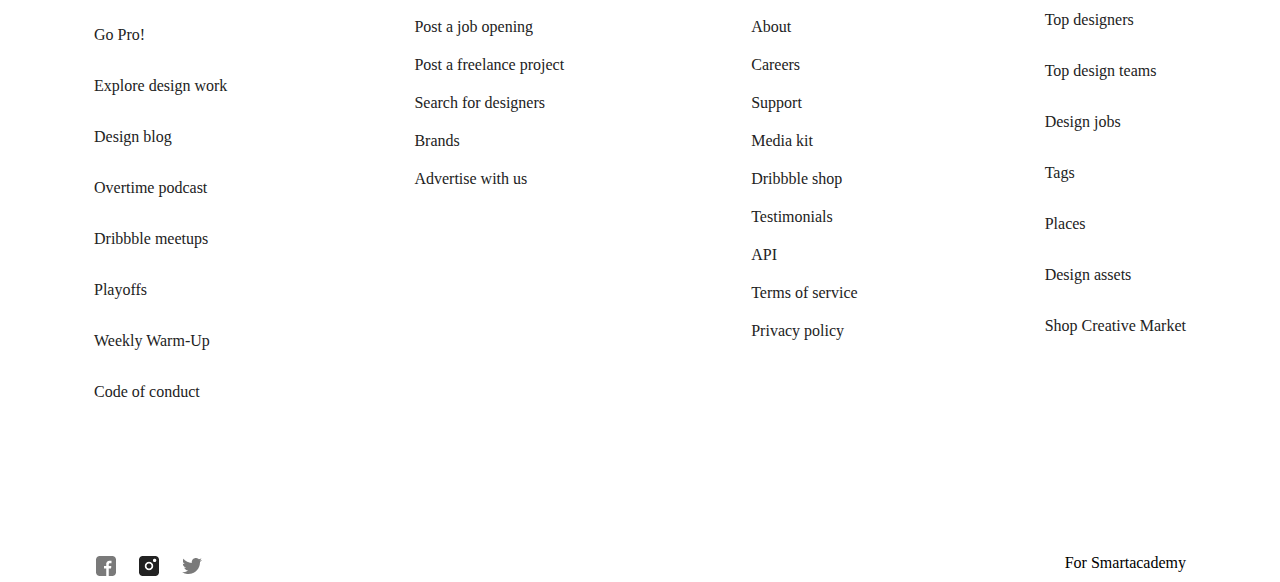
==== commit 114f1a7a: "add second html" ====
--- a/index.html
+++ b/index.html
@@ -30,7 +30,7 @@
       <div class="input-user">
         <div class="header-first-group">
           <div class="logo">
-            <a href="#">
+            <a href="http://127.0.0.1:5500/index.html">
               <img src="img/design.today.png" alt="logo" />
             </a>
           </div>
@@ -67,7 +67,7 @@
             <div class="circle-two"></div>
           </div>
           <div class="user">
-            <a href="#">
+            <a href="http://127.0.0.1:5500/2index.html#">
               <img src="img/Group 33.png" alt="avatar" />
             </a>
           </div>
@@ -76,7 +76,7 @@
           </div>
         </div>
       </div>
-      <div class="container">
+      <div class="list-filters-container">
         <div class="list-filters">
           <div class="list">
             <div>
@@ -169,6 +169,7 @@
               <p>Activites</p></a
             >
           </div>
+
           <div class="following">
             <div class="follow-button">
               <p>FOLLOWING</p>
@@ -213,7 +214,7 @@
       </div>
     </aside>
     <section>
-      <div class="container">
+      <div class="list-filters-container">
         <div class="section-group-one">
           <div>
             <a class="box" href="#">
@@ -272,11 +273,12 @@
       </div>
     </section>
     <section>
-      <div class="container">
+      <div class="top-designers-container">
         <div class="section-top">
           <div class="top-designers">
             <h1>Top Designers</h1>
           </div>
+
           <div class="section-group-two">
             <div class="avatar">
               <div>
@@ -363,7 +365,7 @@
       </div>
     </section>
     <footer>
-      <div class="container">
+      <div class="footer-container">
         <div class="all-columns">
           <div class="first-column">
             <div class="for-designers">
--- a/css/style.css
+++ b/css/style.css
@@ -11,7 +11,22 @@
   list-style: none;
 }
 .container {
-  max-width: 1052px;
+  max-width: 1920px;
+  width: 100%;
+  margin: 0 auto;
+}
+.list-filters-container {
+  max-width: 1100px;
+  width: 100%;
+  margin: 0 auto;
+}
+.top-designers-container {
+  max-width: 1100px;
+  width: 100%;
+  margin: 0 auto;
+}
+.footer-container {
+  max-width: 1092px;
   width: 100%;
   margin: 0 auto;
 }
@@ -128,6 +143,7 @@
 .list {
   display: flex;
   margin-top: 87px;
+  margin-left: 30px;
 }
 
 .list a {
@@ -280,11 +296,10 @@
   width: 1601px;
   height: 500px;
   background-color: #fafafa;
-  margin-top: 70px;
-}
+}
+
 .top-designers {
   position: absolute;
-  left: 182px;
   top: 67px;
 }
 .top-designers h1 {
@@ -296,7 +311,7 @@
 }
 .section-group-two {
   margin-top: 54px;
-  margin-left: 182px;
+
   position: relative;
 }
 .avatar {
@@ -422,3 +437,107 @@
 .last-part img {
   margin-right: 15px;
 }
+.schedule-container {
+  max-width: 800px;
+  width: 100%;
+  margin: 0 auto;
+}
+.schedule {
+  display: flex;
+  flex-direction: column;
+}
+.schedule-header {
+  display: flex;
+  justify-content: space-between;
+  margin-top: 100px;
+  margin-bottom: 30px;
+}
+.header-elements p {
+  width: 68px;
+  height: 24px;
+  margin-right: 123px;
+  font-size: 18px;
+  color: #111111;
+}
+.count {
+  display: flex;
+  margin-bottom: 40px;
+  width: 1000px;
+  height: 72px;
+  border-top: 1px solid #afafaf;
+}
+.count7 a p {
+  color: #ff2288;
+}
+.elements {
+  margin-right: 47px;
+  margin-top: 50px;
+}
+
+.count7 {
+  display: flex;
+  margin-bottom: 40px;
+  height: 72px;
+  width: 1000px;
+  border-top: 1px solid #afafaf;
+}
+.count9 {
+  display: flex;
+  margin-bottom: 40px;
+  height: 72px;
+  margin-bottom: 200px;
+  width: 1000px;
+  border-top: 1px solid #afafaf;
+}
+
+.count-elements p {
+  width: 142px;
+  height: 21px;
+  font-size: 16px;
+  color: #afafaf;
+}
+/* hover */
+.home-button:hover {
+  transition-property: all;
+  transition-delay: 0.1s;
+  border-radius: 12px;
+  background-color: #ff2288;
+  width: 259;
+  height: 60px;
+}
+.list div:hover {
+  transition-property: all;
+  transition-delay: 0.1s;
+  border-radius: 12px;
+  background-color: #f2f2f2;
+  width: 130px;
+  height: 40px;
+}
+.count:hover {
+  transition-property: all;
+  transition-delay: 0.1s;
+  border-radius: 12px;
+  background-color: #f2f2f2;
+  width: 1000px;
+  height: 72px;
+  
+} 
+.count a:hover {
+  color: #222222;
+}
+.count9:hover {
+  transition-property: all;
+  transition-delay: 0.1s;
+  border-radius: 12px;
+  background-color: #f2f2f2;
+  width: 1000px;
+  height: 72px;
+}
+.count7:hover {
+  transition-property: all;
+  transition-delay: 0.1s;
+  border-radius: 12px;
+  background-color: #f2f2f2;
+  width: 1000px;
+  height: 72px;
+}
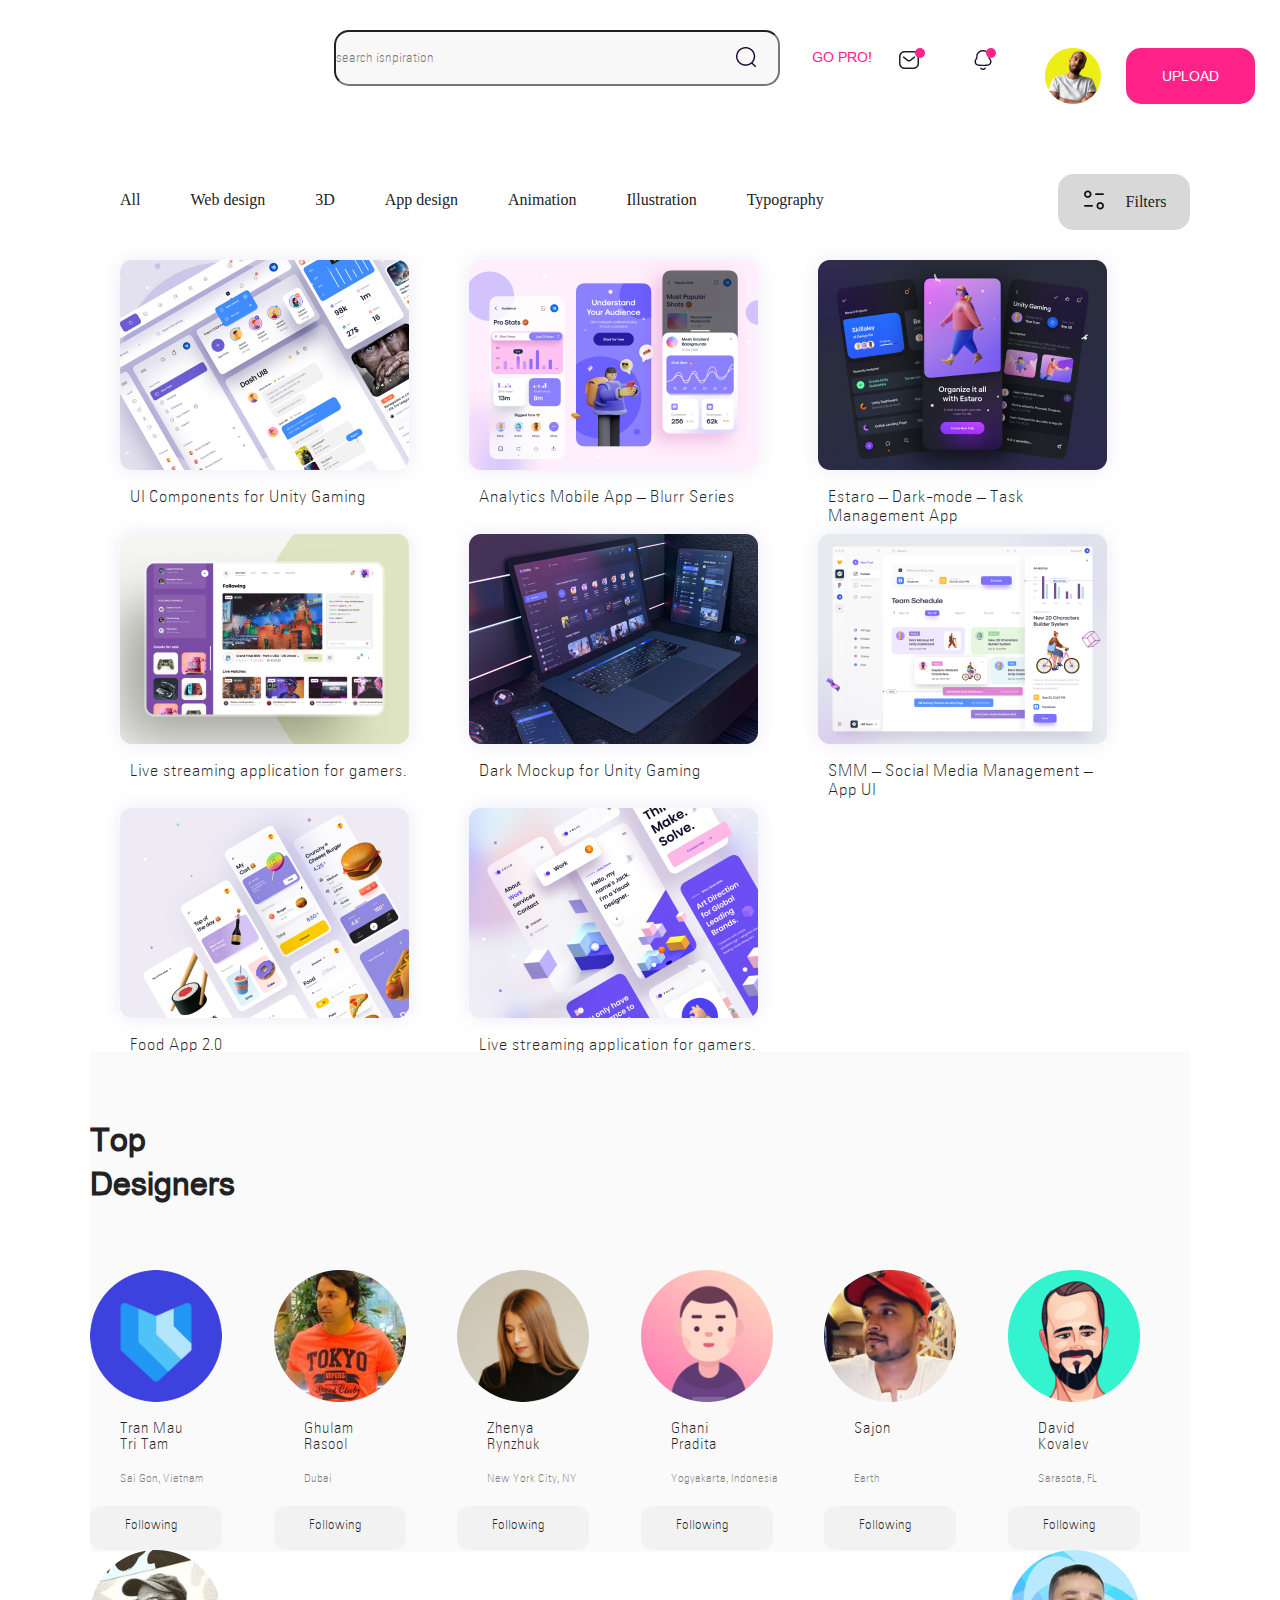
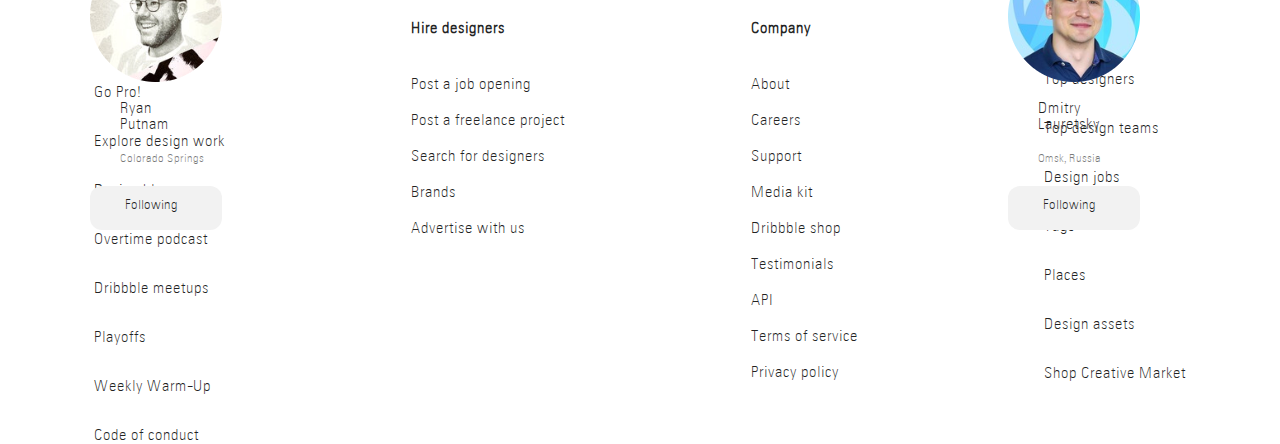
==== commit 8776894b: "add @media for resolution" ====
--- a/index.html
+++ b/index.html
@@ -278,7 +278,6 @@
           <div class="top-designers">
             <h1>Top Designers</h1>
           </div>
-
           <div class="section-group-two">
             <div class="avatar">
               <div>
@@ -492,7 +491,9 @@
             </a>
           </div>
           <div class="for-academy">
-            <span>For Smartacademy</span>
+            <p class="for">
+              For <span class="smartacademy"> Smartacademy </span>
+            </p>
           </div>
         </div>
       </div>
--- a/css/font.css
+++ b/css/font.css
@@ -0,0 +1,26 @@
+@font-face {
+  font-family: "BPG Glaho Arial";
+  src: url("../fonts/bpg-glaho-arial-webfont.eot"); /* IE9 Compat Modes */
+  src: url("../fonts/bpg-glaho-arial-webfont.eot?#iefix")
+      format("embedded-opentype"),
+    /* IE6-IE8 */ url("../fonts/bpg-glaho-arial-webfont.woff2") format("woff2"),
+    /* Super Modern Browsers */ url("../fonts/bpg-glaho-arial-webfont.woff")
+      format("woff"),
+    /* Pretty Modern Browsers */ url("../fonts/bpg-glaho-arial-webfont.ttf")
+      format("truetype"),
+    /* Safari, Android, iOS */
+      url("../fonts/bpg-glaho-arial-webfont.svg#bpg_glaho_arialregular")
+      format("svg"); /* Legacy iOS */
+}
+@font-face {
+  font-family: "BPG Nateli";
+  src: url("../fonts/bpg-nateli-webfont.eot"); /* IE9 Compat Modes */
+  src: url("../fonts/bpg-nateli-webfont.eot?#iefix") format("embedded-opentype"),
+    /* IE6-IE8 */ url("../fonts/bpg-nateli-webfont.woff2") format("woff2"),
+    /* Super Modern Browsers */ url("../fonts/bpg-nateli-webfont.woff")
+      format("woff"),
+    /* Pretty Modern Browsers */ url("../fonts/bpg-nateli-webfont.ttf")
+      format("truetype"),
+    /* Safari, Android, iOS */
+      url("../fonts/bpg-nateli-webfont.svg#bpg_nateliregular") format("svg"); /* Legacy iOS */
+}
--- a/css/style.css
+++ b/css/style.css
@@ -2,6 +2,7 @@
   margin: 0;
   padding: 0;
   box-sizing: border-box;
+  font-size: 100%;
 }
 a {
   text-decoration: none;
@@ -70,6 +71,7 @@
   background-color: #f8f8f8;
   font-size: 14px;
   color: #111111;
+  font-family: "BPG Nateli";
 }
 .search {
   position: absolute;
@@ -97,6 +99,7 @@
   height: 10px;
   background-color: #ff2288;
   border-radius: 15px;
+  font-family: "BPG Nateli";
 }
 
 .circle-two::after {
@@ -108,6 +111,7 @@
   background-color: #ff2288;
   border-radius: 15px;
   margin-right: 40px;
+  font-family: "BPG Nateli";
 }
 .user {
   width: 56px;
@@ -120,6 +124,7 @@
   width: 55px;
   height: 19px;
   color: #ff2288;
+  font-family: "BPG Glaho Arial";
 }
 .upload {
   display: flex;
@@ -129,6 +134,7 @@
   height: 56px;
   border-radius: 15px;
   background-color: #ff2288;
+  font-family: "BPG Glaho Arial";
 }
 .upload a {
   color: #ffffff;
@@ -187,6 +193,7 @@
   width: 319px;
   height: 1200px;
   background-color: #111111;
+  font-family: "BPG Nateli";
 }
 .home {
   margin-left: 45px;
@@ -201,6 +208,7 @@
 .home a {
   font-size: 16px;
   color: #ffffff;
+  font-family: "BPG Nateli";
 }
 
 .home-first {
@@ -222,6 +230,7 @@
 .following p {
   font-size: 16px;
   color: #ffffff;
+  font-family: "BPG Nateli";
 }
 .follow-button {
   margin-top: 87px;
@@ -230,6 +239,7 @@
   width: 66px;
   font-size: 12px;
   color: #ffffff;
+  font-family: "BPG Nateli";
 }
 .follow-avatar {
   margin-top: 31px;
@@ -252,6 +262,7 @@
   height: 19px;
   font-size: 14px;
   color: #ffffff;
+  font-family: "BPG Nateli";
 }
 .section-group-one {
   display: grid;
@@ -269,6 +280,7 @@
   width: 289px;
   height: 52px;
   color: #222222;
+  font-family: "BPG Nateli";
 }
 .load2 {
   position: relative;
@@ -290,6 +302,7 @@
   height: 21px;
   font-size: 16px;
   color: #222222;
+  font-family: "BPG Nateli";
 }
 .section-top {
   position: relative;
@@ -308,6 +321,7 @@
   height: 43px;
   font-size: 32px;
   color: #222222;
+  font-family: "BPG Glaho Arial";
 }
 .section-group-two {
   margin-top: 54px;
@@ -334,6 +348,7 @@
   color: #222222;
   margin-left: 30px;
   margin-top: 15px;
+  font-family: "BPG Nateli";
 }
 .avatar div .city {
   width: 118px;
@@ -343,6 +358,7 @@
   opacity: 0.6;
   margin-left: 30px;
   margin-top: 10px;
+  font-family: "BPG Nateli";
 }
 .avatar-following {
   position: relative;
@@ -359,6 +375,7 @@
   top: 12px;
   font-size: 14px;
   color: #222222;
+  font-family: "BPG Nateli";
 }
 .all-columns {
   display: flex;
@@ -375,11 +392,13 @@
   margin-bottom: 10px;
   font-size: 16px;
   color: #222222;
+  font-family: "BPG Nateli";
 }
 .first-list a p {
   margin-top: 33px;
   font-size: 16px;
   color: #222222;
+  font-family: "BPG Nateli";
 }
 .second-column {
   display: flex;
@@ -391,11 +410,13 @@
   margin-bottom: 15px;
   font-size: 16px;
   color: #222222;
+  font-family: "BPG Nateli";
 }
 .second-list a p {
   margin-top: 20px;
   font-size: 16px;
   color: #222222;
+  font-family: "BPG Nateli";
 }
 .third-column {
   display: flex;
@@ -407,11 +428,13 @@
   margin-bottom: 15px;
   font-size: 16px;
   color: #222222;
+  font-family: "BPG Nateli";
 }
 .third-list a p {
   margin-top: 20px;
   font-size: 16px;
   color: #222222;
+  font-family: "BPG Nateli";
 }
 .fourth-column {
   display: flex;
@@ -423,16 +446,28 @@
   margin-bottom: 15px;
   font-size: 16px;
   color: #222222;
+  font-family: "BPG Nateli";
 }
 .fourth-list a p {
   margin-top: 33px;
   font-size: 16px;
   color: #222222;
+  font-family: "BPG Nateli";
 }
 .last-part {
   display: flex;
   justify-content: space-between;
   margin-top: 153px;
+}
+.for-academy .for {
+  width: 144px;
+  height: 21px;
+  color: #222222;
+  font-size: 16px;
+  font-family: "BPG Nateli";
+}
+.for-academy p span .smartacademy {
+  font-family: "BPG Glaho Arial";
 }
 .last-part img {
   margin-right: 15px;
@@ -458,6 +493,7 @@
   margin-right: 123px;
   font-size: 18px;
   color: #111111;
+  font-family: "BPG Glaho Arial";
 }
 .count {
   display: flex;
@@ -468,6 +504,7 @@
 }
 .count7 a p {
   color: #ff2288;
+  font-family: "BPG Nateli";
 }
 .elements {
   margin-right: 47px;
@@ -495,9 +532,18 @@
   height: 21px;
   font-size: 16px;
   color: #afafaf;
+  font-family: "BPG Nateli";
 }
 /* hover */
-.home-button:hover {
+.home-button .home-first:hover {
+  transition-property: all;
+  transition-delay: 0.1s;
+  border-radius: 12px;
+  background-color: #ff2288;
+  width: 259;
+  height: 60px;
+}
+.home-first:hover {
   transition-property: all;
   transition-delay: 0.1s;
   border-radius: 12px;
@@ -520,10 +566,10 @@
   background-color: #f2f2f2;
   width: 1000px;
   height: 72px;
-  
-} 
-.count a:hover {
-  color: #222222;
+}
+.elements a p:hover {
+  color: #222222;
+  font-family: "BPG Nateli";
 }
 .count9:hover {
   transition-property: all;
@@ -541,3 +587,151 @@
   width: 1000px;
   height: 72px;
 }
+
+@media (max-width: 1024px) {
+  .input-user {
+    display: flex;
+    flex-wrap: wrap;
+  }
+  .header-first-group {
+    max-width: 200px;
+    width: 100%;
+    display: flex;
+    flex-wrap: wrap;
+  }
+  .user-group {
+    display: flex;
+    flex-wrap: wrap;
+  }
+
+  .list-filters {
+    display: flex;
+    flex-wrap: wrap;
+  }
+  .list {
+    display: flex;
+    flex-wrap: wrap;
+  }
+  aside {
+    display: none;
+  }
+  .section-group-one .avatar {
+    display: flex;
+    flex-wrap: wrap;
+  }
+  .section-group-two {
+    display: flex;
+    flex-wrap: wrap;
+  }
+  .all-columns {
+    display: flex;
+    flex-wrap: wrap;
+  }
+  .top-designers-container {
+    display: flex;
+    flex-wrap: wrap;
+  }
+  .last-part {
+    display: none;
+  }
+  .schedule {
+    display: flex;
+    flex-wrap: wrap;
+  }
+}
+@media (max-width: 1768px) {
+  .input-user {
+    display: flex;
+    flex-wrap: wrap;
+  }
+  .header-first-group {
+    display: flex;
+    flex-wrap: wrap;
+  }
+  .user-group {
+    display: flex;
+    flex-wrap: wrap;
+  }
+
+  .list-filters {
+    display: flex;
+    flex-wrap: wrap;
+  }
+  .list {
+    display: flex;
+    flex-wrap: wrap;
+  }
+  aside {
+    display: none;
+  }
+  .section-group-one {
+    display: flex;
+    flex-wrap: wrap;
+  }
+  .section-group-two .avatar {
+    display: flex;
+    flex-wrap: wrap;
+  }
+  .all-columns {
+    display: flex;
+    flex-wrap: wrap;
+  }
+  .top-designers-container {
+    display: flex;
+    flex-wrap: wrap;
+  }
+  .last-part {
+    display: none;
+  }
+  .schedule {
+    display: flex;
+    flex-wrap: wrap;
+  }
+}
+@media (max-width: 480px) {
+  .input-user {
+    display: flex;
+    flex-wrap: wrap;
+  }
+  .header-first-group {
+    display: flex;
+    flex-wrap: wrap;
+  }
+  .user-group {
+    display: flex;
+    flex-wrap: wrap;
+  }
+  .list-filters {
+    display: flex;
+    flex-wrap: wrap;
+  }
+  .list {
+    display: flex;
+    flex-wrap: wrap;
+  }
+  aside {
+    display: none;
+  }
+  .section-group-one {
+    display: flex;
+    flex-wrap: wrap;
+  }
+  .top-designers-container {
+    display: flex;
+    flex-wrap: wrap;
+  }
+  .section-group-two .avatar {
+    display: flex;
+    flex-wrap: wrap;
+  }
+  .all-columns {
+    display: none;
+  }
+  .last-part {
+    display: none;
+  }
+  .schedule {
+    display: flex;
+    flex-wrap: wrap;
+  }
+}
